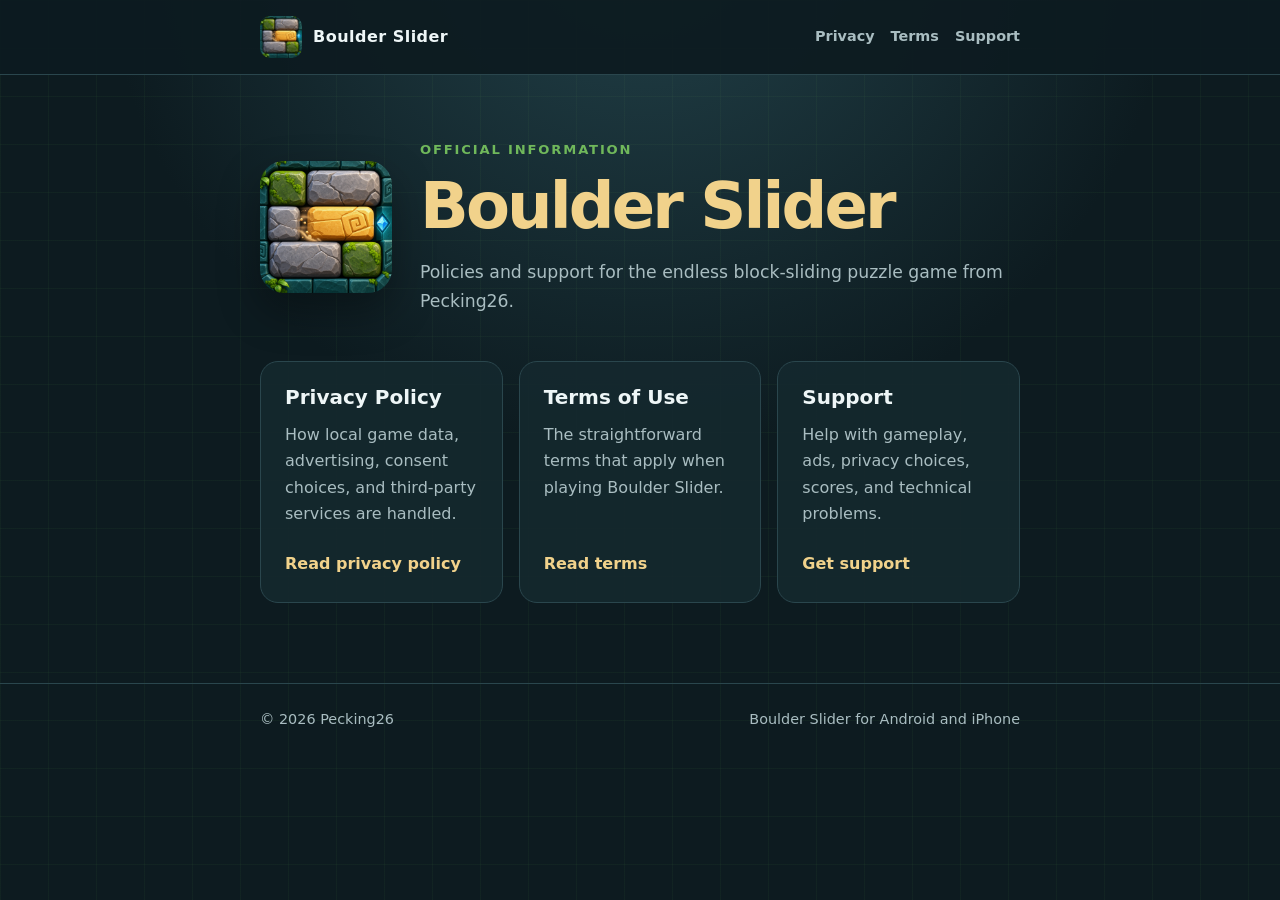
==== index.html @ 078d03f5 "Publish Boulder Slider policies and support" ====
<!doctype html>
<html lang="en">
<head>
  <meta charset="utf-8">
  <meta name="viewport" content="width=device-width, initial-scale=1">
  <meta name="description" content="Privacy, terms, and support information for the Boulder Slider mobile game.">
  <title>Boulder Slider — Policies &amp; Support</title>
  <link rel="icon" type="image/svg+xml" href="data:image/svg+xml,%3Csvg xmlns='http://www.w3.org/2000/svg' viewBox='0 0 32 32'%3E%3Crect width='32' height='32' rx='7' fill='%230d1b20'/%3E%3Crect x='5' y='11' width='22' height='11' rx='4' fill='%23e2a94d'/%3E%3Cpath d='M16 12v9' stroke='%2377552b'/%3E%3C/svg%3E">
  <link rel="stylesheet" href="styles.css">
</head>
<body>
  <header class="site-header">
    <div class="header-inner">
      <a class="brand" href="index.html" aria-current="page"><img src="assets/icon.png" alt="">Boulder Slider</a>
      <nav aria-label="Main navigation"><a href="privacy.html">Privacy</a><a href="terms.html">Terms</a><a href="support.html">Support</a></nav>
    </div>
  </header>
  <main>
    <section class="hero">
      <img src="assets/icon.png" alt="Boulder Slider app icon">
      <div><p class="eyebrow">Official information</p><h1>Boulder Slider</h1><p class="intro">Policies and support for the endless block-sliding puzzle game from Pecking26.</p></div>
    </section>
    <section class="cards" aria-label="Policies and support">
      <a class="card" href="privacy.html"><h2>Privacy Policy</h2><p>How local game data, advertising, consent choices, and third-party services are handled.</p><span>Read privacy policy</span></a>
      <a class="card" href="terms.html"><h2>Terms of Use</h2><p>The straightforward terms that apply when playing Boulder Slider.</p><span>Read terms</span></a>
      <a class="card" href="support.html"><h2>Support</h2><p>Help with gameplay, ads, privacy choices, scores, and technical problems.</p><span>Get support</span></a>
    </section>
  </main>
  <footer><div class="footer-inner"><p>© 2026 Pecking26</p><p>Boulder Slider for Android and iPhone</p></div></footer>
</body>
</html>
---- styles.css ----
:root {
  color-scheme: dark;
  --ink: #eef6f7;
  --muted: #a9bdc1;
  --cave: #0d1b20;
  --cave-raised: #14282e;
  --edge: #2a464d;
  --gold: #e2a94d;
  --gold-pale: #f1d28b;
  --moss: #70b85b;
  --violet: #8e69c4;
  --max-width: 760px;
  font-family: Inter, ui-rounded, "SF Pro Rounded", system-ui, -apple-system, BlinkMacSystemFont, "Segoe UI", sans-serif;
}

* { box-sizing: border-box; }

html {
  background: var(--cave);
  scroll-behavior: smooth;
}

body {
  min-height: 100vh;
  margin: 0;
  color: var(--ink);
  background:
    linear-gradient(rgba(112, 184, 91, 0.05) 1px, transparent 1px),
    linear-gradient(90deg, rgba(112, 184, 91, 0.05) 1px, transparent 1px),
    radial-gradient(circle at 50% -10%, #23434b 0, var(--cave) 46%);
  background-size: 48px 48px, 48px 48px, auto;
  font-size: 16px;
  line-height: 1.65;
}

a {
  color: var(--gold-pale);
  text-underline-offset: 0.2em;
}

a:hover { color: #fff0c6; }

a:focus-visible {
  outline: 3px solid var(--gold);
  outline-offset: 4px;
  border-radius: 4px;
}

.site-header {
  border-bottom: 1px solid var(--edge);
  background: rgba(13, 27, 32, 0.92);
}

.header-inner,
main,
.footer-inner {
  width: min(calc(100% - 32px), var(--max-width));
  margin-inline: auto;
}

.header-inner {
  display: flex;
  align-items: center;
  justify-content: space-between;
  min-height: 74px;
  gap: 20px;
}

.brand {
  display: inline-flex;
  align-items: center;
  gap: 11px;
  color: var(--ink);
  font-weight: 900;
  letter-spacing: 0.03em;
  line-height: 1;
  text-decoration: none;
}

.brand img {
  width: 42px;
  height: 42px;
  border-radius: 10px;
}

nav {
  display: flex;
  flex-wrap: wrap;
  justify-content: flex-end;
  gap: 8px 16px;
}

nav a {
  color: var(--muted);
  font-size: 0.9rem;
  font-weight: 750;
  text-decoration: none;
}

nav a[aria-current="page"] { color: var(--gold-pale); }

main { padding-block: 64px 80px; }

.hero {
  display: grid;
  grid-template-columns: auto 1fr;
  align-items: center;
  gap: 28px;
  margin-bottom: 46px;
}

.hero img {
  width: clamp(88px, 18vw, 132px);
  height: auto;
  border-radius: 24px;
  box-shadow: 0 18px 40px rgba(0, 0, 0, 0.34);
}

.eyebrow {
  margin: 0 0 8px;
  color: var(--moss);
  font-size: 0.82rem;
  font-weight: 850;
  letter-spacing: 0.14em;
  text-transform: uppercase;
}

h1, h2, h3 {
  line-height: 1.18;
  text-wrap: balance;
}

h1 {
  margin: 0;
  color: var(--gold-pale);
  font-size: clamp(2.15rem, 7vw, 4rem);
  letter-spacing: -0.045em;
}

.intro {
  max-width: 58ch;
  margin: 14px 0 0;
  color: var(--muted);
  font-size: 1.08rem;
}

.page-heading {
  margin-bottom: 42px;
  padding-bottom: 28px;
  border-bottom: 1px solid var(--edge);
}

.page-heading h1 { font-size: clamp(2.1rem, 7vw, 3.5rem); }

.updated {
  margin: 12px 0 0;
  color: var(--muted);
}

.cards {
  display: grid;
  grid-template-columns: repeat(3, 1fr);
  gap: 16px;
}

.card,
.policy-section {
  border: 1px solid var(--edge);
  background: rgba(20, 40, 46, 0.9);
  border-radius: 18px;
}

.card {
  display: flex;
  flex-direction: column;
  min-height: 214px;
  padding: 24px;
  text-decoration: none;
}

.card:hover {
  border-color: #4c6b72;
  transform: translateY(-2px);
}

.card h2 {
  margin: 0;
  color: var(--ink);
  font-size: 1.25rem;
}

.card p {
  margin: 12px 0 24px;
  color: var(--muted);
}

.card span {
  margin-top: auto;
  color: var(--gold-pale);
  font-weight: 800;
}

.policy-section {
  margin-block: 16px;
  padding: clamp(22px, 5vw, 34px);
}

.policy-section h2 {
  margin: 0 0 12px;
  color: var(--gold-pale);
  font-size: 1.35rem;
}

.policy-section h3 {
  margin: 22px 0 8px;
  font-size: 1.05rem;
}

.policy-section p,
.policy-section ul {
  margin-top: 0;
  color: #d4e0e2;
}

.policy-section p:last-child,
.policy-section ul:last-child { margin-bottom: 0; }

.policy-section li + li { margin-top: 8px; }

.callout { border-left: 4px solid var(--violet); }

.button-link {
  display: inline-block;
  padding: 11px 18px;
  border-radius: 12px;
  background: var(--gold);
  color: #172329;
  font-weight: 850;
  text-decoration: none;
}

.button-link:hover {
  color: #172329;
  background: #efbd68;
}

footer {
  border-top: 1px solid var(--edge);
  color: var(--muted);
}

.footer-inner {
  display: flex;
  justify-content: space-between;
  gap: 24px;
  padding-block: 24px 36px;
  font-size: 0.9rem;
}

.footer-inner p { margin: 0; }

@media (max-width: 680px) {
  .header-inner {
    align-items: flex-start;
    flex-direction: column;
    padding-block: 16px;
  }

  nav { justify-content: flex-start; }
  main { padding-block: 42px 60px; }

  .hero {
    grid-template-columns: 1fr;
    gap: 22px;
  }

  .cards { grid-template-columns: 1fr; }
  .card { min-height: 0; }

  .footer-inner {
    flex-direction: column;
    gap: 8px;
  }
}

@media (prefers-reduced-motion: no-preference) {
  .card { transition: transform 160ms ease, border-color 160ms ease; }
}
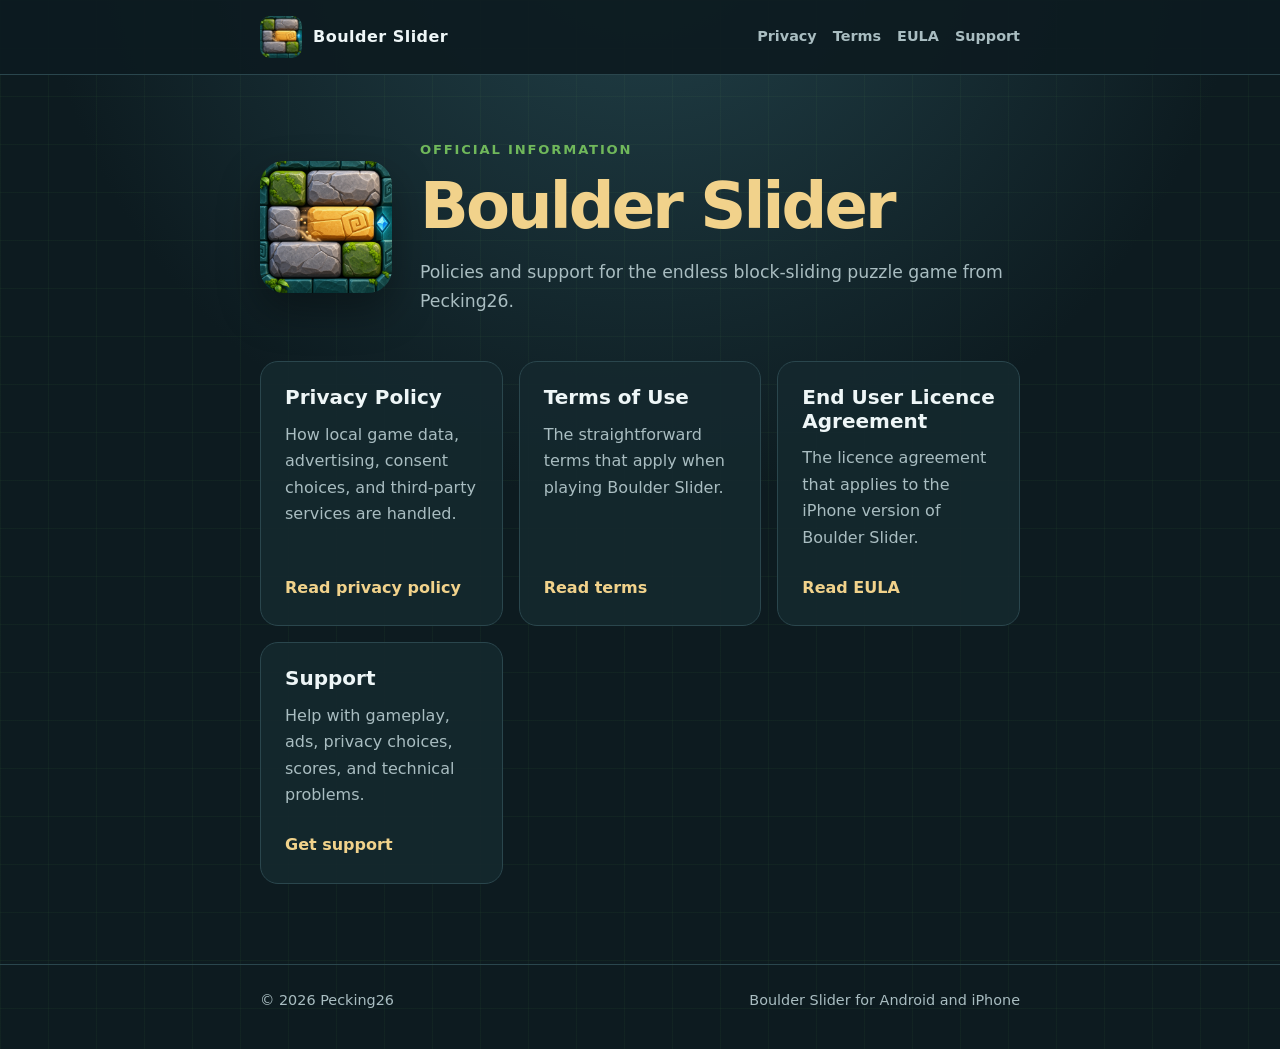
==== commit d3aa92c4: "Add Boulder Slider EULA and policy links" ====
--- a/index.html
+++ b/index.html
@@ -12,7 +12,7 @@
   <header class="site-header">
     <div class="header-inner">
       <a class="brand" href="index.html" aria-current="page"><img src="assets/icon.png" alt="">Boulder Slider</a>
-      <nav aria-label="Main navigation"><a href="privacy.html">Privacy</a><a href="terms.html">Terms</a><a href="support.html">Support</a></nav>
+      <nav aria-label="Main navigation"><a href="privacy.html">Privacy</a><a href="terms.html">Terms</a><a href="eula.html">EULA</a><a href="support.html">Support</a></nav>
     </div>
   </header>
   <main>
@@ -23,6 +23,7 @@
     <section class="cards" aria-label="Policies and support">
       <a class="card" href="privacy.html"><h2>Privacy Policy</h2><p>How local game data, advertising, consent choices, and third-party services are handled.</p><span>Read privacy policy</span></a>
       <a class="card" href="terms.html"><h2>Terms of Use</h2><p>The straightforward terms that apply when playing Boulder Slider.</p><span>Read terms</span></a>
+      <a class="card" href="eula.html"><h2>End User Licence Agreement</h2><p>The licence agreement that applies to the iPhone version of Boulder Slider.</p><span>Read EULA</span></a>
       <a class="card" href="support.html"><h2>Support</h2><p>Help with gameplay, ads, privacy choices, scores, and technical problems.</p><span>Get support</span></a>
     </section>
   </main>
